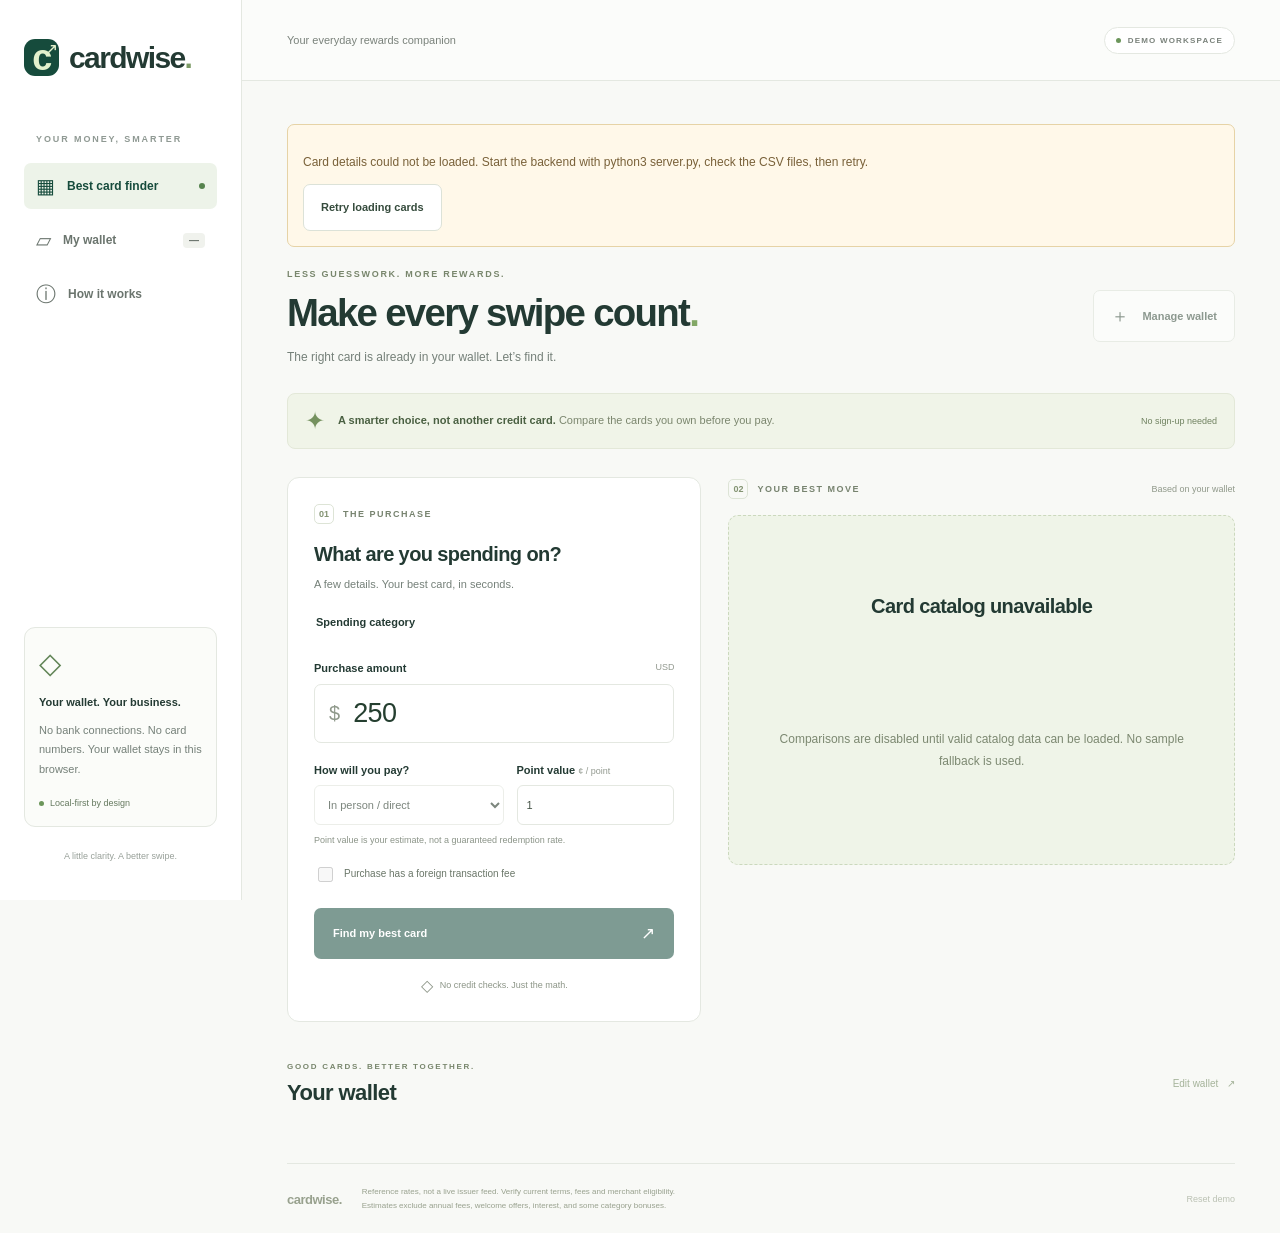
==== index.html @ 5c0ad4cc "Initial commit: CardWise app Co-Authored-By: Claude Opus 5.5 <noreply@anthropic.com>" ====
<!doctype html>
<html lang="en">
  <head>
    <meta charset="UTF-8">
    <meta name="viewport" content="width=device-width, initial-scale=1">
    <meta name="theme-color" content="#153f35">
    <meta name="description" content="Compare credit-card rewards with issuer-linked reference terms and a private local wallet.">
    <title>Cardwise — Make every swipe count</title>
    <link rel="icon" href="data:image/svg+xml,%3Csvg xmlns='http://www.w3.org/2000/svg' viewBox='0 0 64 64'%3E%3Crect width='64' height='64' rx='18' fill='%23153f35'/%3E%3Cpath d='M44 20a18 18 0 1 0 0 24M34 22l-9 10 9 10' fill='none' stroke='%23d4efad' stroke-width='6'/%3E%3C/svg%3E">
    <link rel="stylesheet" href="./styles.css">
    <script type="module" src="./app.js"></script>
  </head>
  <body>
    <aside class="sidebar">
      <a class="brand" href="./" aria-label="Cardwise home"><span class="brand-mark">c<span>↗</span></span>cardwise<span class="brand-dot">.</span></a>
      <div class="workspace-label">YOUR MONEY, SMARTER</div>
      <nav aria-label="Main navigation">
        <a class="nav-link active" href="#compare"><span aria-hidden="true">▦</span> Best card finder <span class="nav-dot"></span></a>
        <a class="nav-link" href="#wallet"><span aria-hidden="true">▱</span> My wallet <span id="wallet-count" class="count">—</span></a>
        <button class="nav-link" id="how-button"><span aria-hidden="true">ⓘ</span> How it works</button>
      </nav>
      <div class="sidebar-bottom">
        <div class="privacy-icon" aria-hidden="true">◇</div>
        <strong>Your wallet. Your business.</strong>
        <p>No bank connections. No card numbers. Your wallet stays in this browser.</p>
        <span class="local-status"><span></span> Local-first by design</span>
      </div>
      <div class="sidebar-footer">A little clarity. A better swipe.</div>
    </aside>
    <div class="main-shell">
      <header class="topbar"><span>Your everyday rewards companion</span><span class="demo-pill"><span></span> DEMO WORKSPACE</span></header>
      <main>
        <div id="storage-notice" class="notice" role="alert" hidden></div>
        <div id="catalog-notice" class="notice" role="alert" hidden><p id="catalog-error"></p><button id="retry-catalog" class="button secondary">Retry loading cards</button></div>
        <section class="page-heading">
          <div><p class="eyebrow">LESS GUESSWORK. MORE REWARDS.</p><h1>Make every swipe count<span>.</span></h1><p class="subtitle">The right card is already in your wallet. Let’s find it.</p></div>
          <button class="button secondary" id="manage-top" disabled><span aria-hidden="true">＋</span> Manage wallet</button>
        </section>
        <div class="intro-strip"><span class="spark" aria-hidden="true">✦</span><p><strong>A smarter choice, not another credit card.</strong> Compare the cards you own before you pay.</p><span class="strip-tag">No sign-up needed</span></div>
        <div class="dashboard">
          <section class="panel purchase-panel" id="compare" aria-labelledby="purchase-heading">
            <div class="section-label"><span class="step-number">01</span> THE PURCHASE</div>
            <h2 id="purchase-heading">What are you spending on?</h2>
            <p class="section-description">A few details. Your best card, in seconds.</p>
            <form id="purchase-form">
              <fieldset id="purchase-controls" disabled>
              <fieldset><legend>Spending category</legend><div class="category-grid" id="categories"></div></fieldset>
              <label for="amount">Purchase amount <span class="field-hint">USD</span></label>
              <div class="amount-input"><span aria-hidden="true">$</span><input id="amount" name="amount" type="number" value="250" min="0.01" max="1000000000" step="0.01" required inputmode="decimal" aria-describedby="input-error"></div>
              <div class="form-row"><div><label for="channel">How will you pay?</label><select id="channel"><option value="in-person">In person / direct</option><option value="online">Online / direct</option><option value="portal">Card travel portal</option></select></div><div><label for="point-value">Point value <span class="field-hint">¢ / point</span></label><input id="point-value" type="number" min="0.1" max="10" step="0.1" value="1" required aria-describedby="point-help input-error"></div></div>
              <p class="input-help" id="point-help">Point value is your estimate, not a guaranteed redemption rate.</p>
              <label class="checkbox-label"><input type="checkbox" id="foreign"> Purchase has a foreign transaction fee</label>
              <p id="input-error" class="error" role="alert" hidden></p>
              <button class="button primary compare-button" type="submit">Find my best card <span aria-hidden="true">↗</span></button>
              </fieldset>
            </form>
            <div class="purchase-footnote"><span aria-hidden="true">◇</span> No credit checks. Just the math.</div>
          </section>
          <section class="results-column" aria-labelledby="results-heading">
            <div class="results-heading"><div class="section-label"><span class="step-number">02</span> YOUR BEST MOVE</div><span class="live-pill">Based on your wallet</span></div>
            <div id="results" aria-live="polite" aria-atomic="true"><div class="empty-results"><h2 id="results-heading">Loading card catalog…</h2><p>Getting card details and reward rules from the backend.</p></div></div>
          </section>
        </div>
        <section class="wallet-section" id="wallet" aria-labelledby="wallet-heading">
          <div class="wallet-heading"><div><p class="eyebrow">GOOD CARDS. BETTER TOGETHER.</p><h2 id="wallet-heading">Your wallet <span id="wallet-total"></span></h2></div><button id="manage-wallet" class="text-button" disabled>Edit wallet <span aria-hidden="true">↗</span></button></div>
          <div id="wallet-cards" class="wallet-grid"></div>
        </section>
        <footer class="page-footer"><span class="footer-brand">cardwise.</span><p>Reference rates, not a live issuer feed. Verify current terms, fees and merchant eligibility.<br>Estimates exclude annual fees, welcome offers, interest, and some category bonuses.</p><button id="reset-button" class="text-button" disabled>Reset demo</button></footer>
      </main>
    </div>
    <dialog id="wallet-dialog" aria-labelledby="dialog-heading">
      <div class="dialog-heading"><div><p class="eyebrow">MAKE IT YOURS</p><h2 id="dialog-heading">Build your wallet</h2></div><button class="icon-button" id="close-wallet" aria-label="Close wallet editor">×</button></div>
      <p class="section-description">Issuer-linked reference cards. Rates may be incomplete or unverified; official terms control eligibility.</p>
      <div class="catalog-filters"><div><label for="catalog-search">Search cards</label><input id="catalog-search" type="search" placeholder="Card name, issuer or rewards"></div><div><label for="catalog-issuer">Issuer</label><select id="catalog-issuer"><option value="">All issuers</option></select></div></div>
      <p id="catalog-count" class="input-help" role="status"></p>
      <div id="catalog-list"></div>
      <button class="button primary full-width" id="done-wallet">Done editing</button>
    </dialog>
    <dialog id="how-dialog" aria-labelledby="how-heading">
      <div class="dialog-heading"><h2 id="how-heading">Good rewards start with clear rules.</h2><button class="icon-button" id="close-how" aria-label="Close explanation">×</button></div>
      <ol class="how-list"><li><strong>Choose your cards.</strong> Real-card entries link to issuer terms and disclose excluded rewards. Fictional examples are marked Demo. No account or sensitive information required.</li><li><strong>Describe the purchase.</strong> Select the merchant’s actual rewards category, amount, and payment channel. Merchant names alone do not guarantee eligibility.</li><li><strong>Compare net value.</strong> We apply modeled rates, remaining caps, activation, your point valuation, and foreign fees. Ties are shown as equal-value choices.</li></ol>
      <p class="notice">Cap spending is manually tracked, not synced, and does not auto-reset. These reference estimates are not financial advice or a complete issuer-benefit comparison. Unverified entries require checking current issuer terms. Housing rewards, relationship boosts and some portal bonuses are excluded.</p>
    </dialog>
  </body>
</html>
---- styles.css ----
:root {
  font-family:Inter,-apple-system,BlinkMacSystemFont,"Segoe UI",sans-serif;
  color:#233a33;
  background:#f8f9f6;
  font-synthesis:none;
  --green:#164b3c;
  --muted:#758079;
  --border:#e4e8e1
}
button:disabled {
  cursor: not-allowed;
  opacity: .55;
}
#purchase-controls {
  margin: 0;
}
* {
  box-sizing:border-box
}
body {
  margin:0
}
button,input,select {
  font:inherit
}
button,a,input,select,summary {
  -webkit-tap-highlight-color:transparent
}
button,a {
  touch-action:manipulation
}
button {
  cursor:pointer
}
a {
  color:inherit;
  text-decoration:none
}
button {
  border:0
}
button:focus-visible,a:focus-visible,input:focus-visible,select:focus-visible,summary:focus-visible {
  outline:3px solid #6b9477;
  outline-offset:4px
}
button:hover {
  filter:brightness(.96)
}
[hidden] {
  display:none!important
}
.sidebar {
  width:242px;
  position:fixed;
  inset:0 auto 0 0;
  background:#fff;
  border-right:1px solid var(--border);
  padding:39px 24px;
  display:flex;
  flex-direction:column
}
.brand {
  display:flex;
  align-items:center;
  font-size:30px;
  font-weight:750;
  letter-spacing:-1.6px
}
.brand-dot {
  color:#7b9a65
}
.brand-mark {
  position:relative;
  display:grid;
  place-items:center;
  background:var(--green);
  color:#e3f1cd;
  border-radius:11px;
  width:35px;
  height:37px;
  font-size:36px;
  margin-right:10px;
  line-height:1
}
.brand-mark span {
  position:absolute;
  font-size:17px;
  right:3px;
  top:2px
}
.workspace-label {
  font-size:9px;
  letter-spacing:1.9px;
  color:#8f9993;
  margin:58px 12px 19px;
  font-weight:700
}
nav {
  display:grid;
  gap:8px
}
.nav-link {
  display:flex;
  align-items:center;
  gap:12px;
  padding:13px 12px;
  border-radius:7px;
  font-size:12px;
  color:#6b756e;
  text-align:left;
  background:transparent;
  width:100%;
  font-weight:550
}
.nav-link>span:first-child {
  font-size:20px;
  line-height:1
}
.nav-link.active {
  color:var(--green);
  background:#edf3e9
}
.nav-dot {
  width:6px;
  height:6px;
  background:#56834e;
  border-radius:50%;
  margin-left:auto
}
.count {
  margin-left:auto;
  background:#f0f2ed;
  border-radius:4px;
  font-size:10px;
  padding:2px 6px
}
.sidebar-bottom {
  margin-top:auto;
  border:1px solid var(--border);
  border-radius:11px;
  padding:18px 14px;
  background:#fbfcf9
}
.privacy-icon {
  font-size:29px;
  color:#608456;
  margin-bottom:12px
}
.sidebar-bottom strong {
  font-size:11px
}
.sidebar-bottom p {
  font-size:11px;
  line-height:1.8;
  color:var(--muted)
}
.local-status {
  font-size:9px;
  display:flex;
  align-items:center;
  gap:6px;
  color:#65795f;
  margin-top:18px
}
.local-status span,.demo-pill span {
  width:5px;
  height:5px;
  background:#6c965b;
  display:inline-block;
  border-radius:50%
}
.sidebar-footer {
  font-size:9px;
  color:#98a099;
  text-align:center;
  padding-top:24px
}
.main-shell {
  margin-left:242px
}
.topbar {
  height:81px;
  border-bottom:1px solid var(--border);
  display:flex;
  align-items:center;
  justify-content:space-between;
  padding:0 45px;
  color:#7a827b;
  font-size:11px;
  background:#ffffff80
}
.demo-pill {
  border:1px solid var(--border);
  border-radius:20px;
  background:#fff;
  padding:8px 11px;
  font-size:8px;
  letter-spacing:1.2px;
  font-weight:600;
  display:flex;
  align-items:center;
  gap:7px
}
main {
  max-width:1390px;
  margin:auto;
  padding:43px 45px 20px
}
.page-heading {
  display:flex;
  justify-content:space-between;
  align-items:center;
  gap:20px
}
.eyebrow {
  font-size:9px;
  letter-spacing:1.7px;
  color:#78866c;
  font-weight:700;
  margin:0 0 12px
}
h1 {
  font-size:clamp(29px,3vw,43px);
  line-height:1.16;
  font-weight:550;
  letter-spacing:-1.7px;
  margin:0
}
h1>span {
  color:#83a866
}
.subtitle {
  font-size:12px;
  color:var(--muted);
  margin:14px 0 0
}
.button {
  display:inline-flex;
  align-items:center;
  justify-content:center;
  gap:13px;
  border-radius:7px;
  padding:13px 17px;
  font-size:11px;
  font-weight:600;
  white-space:nowrap;
  min-height:44px
}
.secondary {
  background:#fff;
  border:1px solid #dce2d8;
  color:#354b3c
}
.secondary>span {
  font-size:18px;
  font-weight:400
}
.primary {
  background:var(--green);
  color:white
}
.intro-strip {
  display:flex;
  align-items:center;
  gap:13px;
  border:1px solid #e3e8d8;
  background:#f0f4e8;
  border-radius:8px;
  padding:13px 17px;
  margin:29px 0 28px
}
.spark {
  font-size:24px;
  color:#75915f
}
.intro-strip p {
  font-size:11px;
  line-height:1.7;
  margin:0;
  color:#7b866e
}
.intro-strip strong {
  font-weight:550;
  color:#4a6042
}
.strip-tag {
  font-size:9px;
  margin-left:auto;
  white-space:nowrap;
  color:#708260
}
.dashboard {
  display:grid;
  grid-template-columns:minmax(320px,.9fr) minmax(340px,1.1fr);
  gap:27px;
  align-items:start
}
.panel {
  background:white;
  border:1px solid var(--border);
  border-radius:12px;
  padding:26px
}
.section-label {
  font-size:9px;
  letter-spacing:1.5px;
  font-weight:650;
  color:#77836f;
  display:flex;
  align-items:center;
  gap:9px
}
.step-number {
  font-size:9px;
  letter-spacing:0;
  border:1px solid #dde4d6;
  border-radius:5px;
  padding:4px;
  color:#839372
}
h2 {
  font-size:20px;
  letter-spacing:-.6px;
  font-weight:550;
  margin:19px 0 9px
}
.section-description {
  font-size:11px;
  color:var(--muted);
  line-height:1.7;
  margin:0 0 23px
}
fieldset {
  border:0;
  padding:0;
  margin:0 0 23px;
  min-width:0
}
legend,label:not(.category-option,.checkbox-label,.catalog-card) {
  font-size:11px;
  font-weight:550
}
legend {
  margin-bottom:11px
}
.category-grid {
  display:grid;
  grid-template-columns:repeat(3,1fr);
  gap:8px
}
.category-option {
  position:relative
}
.category-option input {
  position:absolute;
  opacity:0;
  width:100%;
  height:100%;
  margin:0;
  cursor:pointer
}
.category-option>span {
  display:flex;
  flex-direction:column;
  align-items:center;
  justify-content:center;
  gap:8px;
  border:1px solid #e5e9e1;
  border-radius:7px;
  padding:13px 4px;
  font-size:10px;
  min-height:75px;
  color:#758078;
  transition:.15s
}
.category-icon {
  font-size:21px;
  color:#849080;
  height:25px
}
.category-option input:checked+span {
  background:#eef4e9;
  border-color:#78996b;
  color:#355338;
  box-shadow:0 0 0 1px #78996b25
}
.category-option input:checked+span .category-icon {
  color:#4a7248
}
.category-option input:focus-visible+span {
  outline:3px solid #6b9477;
  outline-offset:3px
}
label[for="amount"] {
  display:flex;
  justify-content:space-between
}
.field-hint {
  font-size:9px;
  color:#92998f;
  font-weight:400
}
.amount-input {
  display:flex;
  align-items:center;
  border:1px solid var(--border);
  border-radius:7px;
  margin:10px 0 21px;
  padding-left:14px
}
.amount-input>span {
  color:#8f998b;
  font-size:20px
}
.amount-input input {
  border:0;
  min-width:0;
  font-size:27px;
  font-weight:500;
  letter-spacing:-.6px;
  width:100%;
  padding:13px;
  background:transparent;
  color:#253f30
}
.amount-input:focus-within {
  outline:2px solid #78996b
}
.amount-input input:focus {
  outline:none
}
.form-row {
  display:grid;
  grid-template-columns:1.2fr 1fr;
  gap:13px
}
.form-row label {
  display:block;
  margin-bottom:9px
}
.form-row input,.form-row select,.spend-input {
  width:100%;
  background:#fff;
  color:#455347;
  border:1px solid var(--border);
  border-radius:6px;
  padding:11px 9px;
  font-size:11px;
  min-height:40px
}
.input-help {
  font-size:9px;
  color:#8b9488;
  line-height:1.7;
  margin:8px 0 15px
}
.checkbox-label {
  display:flex;
  align-items:center;
  gap:8px;
  font-size:10px;
  color:#6a7668;
  line-height:1.6
}
.checkbox-label input,.catalog-card input {
  accent-color:var(--green);
  width:15px;
  height:15px;
  flex-shrink:0
}
.compare-button {
  width:100%;
  margin-top:23px;
  justify-content:space-between;
  padding:15px 19px
}
.compare-button>span {
  font-size:17px
}
.purchase-footnote {
  display:flex;
  justify-content:center;
  align-items:center;
  gap:7px;
  font-size:9px;
  color:#8c9587;
  margin-top:17px
}
.purchase-footnote>span {
  font-size:16px
}
.results-heading {
  display:flex;
  align-items:center;
  justify-content:space-between;
  gap:8px;
  padding:2px 0 16px
}
.live-pill {
  font-size:9px;
  color:#90998a
}
.winner {
  border:1px solid #d0ddc4;
  border-radius:11px;
  background:linear-gradient(115deg,#eef5e5,#f4f7ed);
  padding:24px
}
.winner-top {
  display:flex;
  align-items:center;
  justify-content:space-between;
  gap:10px
}
.winner-tag {
  font-size:8px;
  letter-spacing:1.1px;
  display:flex;
  gap:6px;
  align-items:center;
  color:#54763f;
  font-weight:700
}
.winner-tag>span {
  font-size:17px
}
.winner-top>span:last-child {
  font-size:9px;
  color:#7c8e6e
}
.winner h2 {
  font-size:27px;
  margin:20px 0 24px
}
.winner-body {
  display:flex;
  justify-content:space-between;
  gap:15px;
  align-items:center
}
.winner-card-name p {
  font-size:8px;
  color:#788b69;
  letter-spacing:1.6px;
  margin:0 0 9px
}
.winner-card-name h3 {
  font-size:17px;
  letter-spacing:-.5px;
  font-weight:600;
  margin:0 0 8px
}
.winner-card-name>span {
  font-size:10px;
  color:#708260;
  display:block;
  max-width:230px;
  line-height:1.6
}
.reward-total {
  text-align:right;
  flex-shrink:0
}
.reward-total>span {
  font-size:36px;
  letter-spacing:-1.7px;
  font-weight:550;
  color:#284f2e
}
.reward-total p {
  font-size:8px;
  color:#7e8d73;
  margin:5px 0
}
.winner-stats {
  display:flex;
  gap:28px;
  border-top:1px solid #dbe5d2;
  margin-top:24px;
  padding-top:17px
}
.winner-stats>div {
  display:flex;
  flex-direction:column;
  gap:5px
}
.winner-stats strong {
  font-size:15px;
  font-weight:550
}
.winner-stats span {
  font-size:9px;
  color:#829376
}
.winner-insight {
  display:flex;
  gap:9px;
  align-items:center;
  background:#e4edd8;
  border-radius:6px;
  padding:10px 12px;
  margin-top:19px
}
.winner-insight>span {
  font-size:18px;
  color:#64834d
}
.winner-insight p {
  font-size:10px;
  line-height:1.6;
  color:#648051;
  margin:0
}
.winner-insight strong {
  font-weight:600;
  color:#3e6536
}
.comparison-header {
  display:flex;
  align-items:center;
  justify-content:space-between;
  margin:23px 0 13px
}
.comparison-header h3 {
  font-size:12px;
  font-weight:600;
  margin:0
}
.comparison-header>span {
  font-size:9px;
  color:#8e9789
}
.comparison-list {
  border:1px solid var(--border);
  border-radius:9px;
  overflow:hidden;
  background:white
}
.comparison-row {
  display:flex;
  align-items:center;
  gap:12px;
  padding:14px 15px
}
.comparison-row+.comparison-row {
  border-top:1px solid #eef0ea
}
.rank {
  font-size:9px;
  color:#a0a897
}
.tiny-card {
  width:32px;
  height:22px;
  border-radius:3px;
  flex-shrink:0
}
.comparison-name {
  display:flex;
  flex-direction:column;
  gap:5px;
  min-width:0
}
.comparison-name strong {
  font-size:11px;
  font-weight:550
}
.comparison-name>span {
  font-size:9px;
  color:#939c8a
}
.comparison-value {
  margin-left:auto;
  font-size:12px;
  font-weight:600;
  text-align:right;
  white-space:nowrap
}
.best-label {
  display:block;
  font-size:7px;
  letter-spacing:.5px;
  color:#779459;
  margin-top:4px
}
.assumptions {
  margin-top:16px;
  color:#88917f;
  font-size:10px;
  line-height:1.8
}
.assumptions summary {
  cursor:pointer;
  display:flex;
  justify-content:space-between;
  list-style:none;
  padding:4px 0
}
.assumptions[open] {
  background:#fff;
  padding:12px;
  border:1px solid var(--border);
  border-radius:7px
}
.assumptions p {
  margin:8px 0
}
.assumptions ul {
  padding-left:17px
}
.assumptions strong {
  color:#53664d
}
.wallet-section {
  margin-top:40px;
  scroll-margin-top:24px
}
.wallet-heading {
  display:flex;
  justify-content:space-between;
  align-items:center;
  margin-bottom:21px
}
.wallet-heading .eyebrow {
  font-size:8px;
  margin-bottom:9px
}
.wallet-heading h2 {
  font-size:22px;
  margin:0
}
.wallet-heading h2 span {
  font-size:13px;
  color:#9aa28f;
  font-weight:400;
  margin-left:5px
}
.text-button {
  background:transparent;
  color:#637c51;
  font-size:10px;
  padding:9px 0
}
.text-button span {
  margin-left:6px
}
.wallet-grid {
  display:grid;
  grid-template-columns:repeat(3,minmax(0,1fr));
  gap:18px
}
.wallet-card {
  background:white;
  border:1px solid var(--border);
  border-radius:10px;
  padding:13px;
  overflow:hidden
}
.credit-card {
  height:145px;
  border-radius:8px;
  padding:16px 18px;
  position:relative;
  overflow:hidden;
  isolation:isolate;
  color:white;
  display:flex;
  flex-direction:column;
  justify-content:space-between
}
.credit-card::after {
  content:"";
  position:absolute;
  z-index:-1;
  width:220px;
  height:220px;
  border:1px solid #ffffff18;
  border-radius:50%;
  right:-65px;
  top:-105px;
  box-shadow:0 0 0 25px #ffffff06,0 0 0 50px #ffffff05,0 0 0 75px #ffffff04
}
.jade {
  background:linear-gradient(120deg,#205b4f,#417c66)
}
.midnight {
  background:linear-gradient(120deg,#1d3043,#3a526a)
}
.sand {
  background:linear-gradient(120deg,#b3a17b,#d1bd95)
}
.plum {
  background:linear-gradient(120deg,#563750,#8d6787)
}
.blue {
  background:linear-gradient(120deg,#325c86,#6699b5)
}
.copper {
  background:linear-gradient(120deg,#805244,#b98e66)
}
.card-top,.card-bottom {
  display:flex;
  align-items:center;
  justify-content:space-between;
  gap:8px
}
.card-top>span:first-child {
  font-size:8px;
  letter-spacing:1.8px;
  font-weight:600
}
.contactless {
  font-size:13px;
  letter-spacing:-2px;
  transform:rotate(-15deg);
  opacity:.7
}
.chip {
  width:25px;
  height:19px;
  border-radius:4px;
  background:linear-gradient(135deg,#d9d3ac,#bdb78f);
  border:1px solid #bcb796;
  position:relative
}
.chip::after {
  content:"";
  position:absolute;
  inset:5px 0;
  border-block:1px solid #a6a17f
}
.card-bottom>span:first-child {
  font-size:11px;
  font-weight:500
}
.card-symbol {
  font-size:19px;
  letter-spacing:-8px;
  margin-right:7px;
  opacity:.8
}
.wallet-card-info {
  padding:14px 3px 4px
}
.wallet-card-info h3 {
  font-size:11px;
  font-weight:550;
  margin:0 0 7px
}
.wallet-card-info>p:not(.input-help) {
  font-size:9px;
  color:#8c9682;
  line-height:1.6;
  margin:0
}
.cap-label {
  display:block;
  font-size:9px!important;
  line-height:1.5;
  margin:15px 0 7px;
  color:#6d7f63
}
.activation {
  margin-top:12px
}
.spend-input {
  max-width:170px
}
.page-footer {
  display:flex;
  align-items:center;
  gap:20px;
  border-top:1px solid var(--border);
  margin-top:36px;
  padding:21px 0 0;
  color:#98a18e
}
.footer-brand {
  font-size:13px;
  font-weight:650;
  letter-spacing:-.5px
}
.page-footer p {
  font-size:8px;
  line-height:1.8;
  flex:1;
  margin:0
}
.page-footer button {
  font-size:9px;
  color:#8b967f
}
.notice {
  font-size:12px;
  line-height:1.7;
  padding:15px;
  border:1px solid #e6d3a6;
  background:#fff8e9;
  border-radius:7px;
  margin-bottom:22px;
  color:#796139
}
.error {
  font-size:11px;
  line-height:1.6;
  color:#a13d32;
  background:#fff2ef;
  border-radius:5px;
  padding:10px
}
.empty-results {
  display:grid;
  place-items:center;
  min-height:350px;
  text-align:center;
  background:#eff4e8;
  border:1px dashed #cbd8bd;
  border-radius:10px;
  padding:30px
}
.empty-results h2 {
  margin:0
}
.empty-results p,.empty-wallet p {
  font-size:12px;
  color:#7c8871;
  line-height:1.8
}
.empty-symbol {
  font-size:45px;
  color:#789367
}
.empty-wallet {
  grid-column:1/-1;
  border:1px dashed #cbd8bd;
  padding:30px;
  border-radius:9px;
  text-align:center
}
.empty-wallet h3 {
  font-weight:500
}
dialog {
  border:1px solid var(--border);
  border-radius:16px;
  padding:29px;
  width:min(540px,calc(100% - 32px));
  max-height:85dvh;
  color:#233a33;
  box-shadow:0 25px 100px #122e2b30
}
dialog::backdrop {
  background:#142c2580;
  backdrop-filter:blur(4px)
}
.dialog-heading {
  display:flex;
  align-items:center;
  justify-content:space-between;
  gap:15px;
  margin-bottom:18px
}
.dialog-heading h2 {
  margin:0
}
.dialog-heading .eyebrow {
  margin-bottom:8px
}
.icon-button {
  width:35px;
  height:35px;
  border-radius:50%;
  background:#f1f4ec;
  font-size:24px;
  color:#66795b;
  flex-shrink:0
}
.catalog-card {
  display:flex;
  gap:12px;
  align-items:center;
  padding:17px 0;
  border-bottom:1px solid var(--border);
  cursor:pointer
}
.catalog-swatch {
  width:43px;
  height:29px;
  border-radius:4px;
  flex-shrink:0
}
.catalog-card>span:last-child {
  display:flex;
  flex-direction:column;
  gap:6px
}
.catalog-card strong {
  font-size:12px;
  font-weight:550
}
.catalog-card>span>span {
  font-size:10px;
  line-height:1.6;
  color:#839176
}
.catalog-filters {
  display:grid;
  grid-template-columns:repeat(2,minmax(0,1fr));
  gap:12px
}
.catalog-filters input,.catalog-filters select {
  width:100%;
  min-width:0;
  margin-top:7px;
  padding:10px;
  border:1px solid var(--border);
  border-radius:5px;
  background:#fff;
  color:inherit;
  font-size:12px
}
.catalog-entry {
  padding-bottom:16px;
  border-bottom:1px solid var(--border)
}
.catalog-entry .catalog-card {
  border-bottom:0;
  padding-bottom:10px
}
.catalog-card>span:last-child {
  min-width:0;
  overflow-wrap:anywhere
}
.catalog-source,.card-terms,.reference-note {
  font-size:11px;
  line-height:1.6;
  overflow-wrap:anywhere
}
.catalog-source {
  display:grid;
  gap:3px;
  margin:8px 0;
  color:#65756b
}
.catalog-source a {
  text-decoration:underline;
  text-underline-offset:3px
}
.card-terms {
  margin:8px 0 14px;
  color:#65756b
}
.card-terms summary {
  cursor:pointer
}
.reference-note {
  color:#536b59;
  margin:10px 0 16px
}
@media(max-width:480px) {
  .catalog-filters {
    grid-template-columns:minmax(0,1fr)
  }
}
.full-width {
  width:100%;
  margin-top:22px
}
.how-list {
  padding-left:20px;
  font-size:13px;
  line-height:1.9;
  color:#74836a
}
.how-list li {
  padding-left:6px;
  margin:20px 0
}
.how-list strong {
  color:#3f5737
}
@media(min-width:1500px) {
  main {
    padding-top:55px
  }
  .credit-card {
    height:165px
  }
  .panel {
    padding:30px
  }
  .category-option>span {
    padding:17px 4px
  }
  .winner {
    padding:29px
  }
}
@media(max-width:1150px) {
  .sidebar {
    width:200px;
    padding-inline:17px
  }
  .main-shell {
    margin-left:200px
  }
  .topbar {
    padding-inline:26px
  }
  main {
    padding:32px 26px
  }
  .dashboard {
    gap:18px;
    grid-template-columns:minmax(280px,.95fr) minmax(300px,1.05fr)
  }
  .panel,.winner {
    padding:20px
  }
  .strip-tag {
    display:none
  }
  .winner-body {
    align-items:flex-start;
    flex-direction:column
  }
  .reward-total {
    text-align:left
  }
  .reward-total>span {
    font-size:32px
  }
  .winner h2 {
    font-size:24px
  }
  .wallet-grid {
    gap:12px
  }
  .credit-card {
    padding:13px;
    height:130px
  }
  .page-heading>.button {
    padding:11px
  }
  .comparison-row {
    gap:9px;
    padding:13px 10px
  }
}
@media(max-width:900px) {
  .sidebar {
    width:76px;
    padding:25px 12px
  }
  .brand {
    font-size:0;
    justify-content:center
  }
  .brand-mark {
    margin:0
  }
  .brand-dot,.workspace-label,.sidebar-bottom,.sidebar-footer {
    display:none
  }
  nav {
    margin-top:35px;
    gap:15px
  }
  .nav-link {
    font-size:0;
    justify-content:center;
    padding:14px 8px
  }
  .nav-link>span:first-child {
    font-size:23px
  }
  .nav-dot,.count {
    display:none
  }
  .main-shell {
    margin-left:76px
  }
  .topbar {
    height:65px
  }
  .page-heading {
    align-items:flex-start
  }
  .page-heading>.button {
    font-size:10px
  }
  h1 {
    font-size:32px
  }
  .dashboard {
    grid-template-columns:minmax(270px,.95fr) minmax(275px,1.05fr)
  }
  .live-pill {
    display:none
  }
  .wallet-grid {
    grid-template-columns:repeat(2,minmax(0,1fr))
  }
}
@media(max-width:720px) {
  .sidebar {
    position:static;
    width:auto;
    height:68px;
    flex-direction:row;
    padding:14px 20px;
    align-items:center;
    border-right:0;
    border-bottom:1px solid var(--border);
    justify-content:space-between
  }
  .brand {
    font-size:24px
  }
  .brand-mark {
    margin-right:8px;
    width:30px;
    height:33px;
    font-size:31px
  }
  .brand-dot {
    display:inline
  }
  .brand-mark span {
    font-size:15px
  }
  nav {
    margin:0;
    display:flex;
    gap:4px
  }
  .nav-link {
    padding:8px;
    width:36px;
    min-height:36px
  }
  .main-shell {
    margin:0
  }
  .topbar {
    padding:0 20px;
    height:46px;
    font-size:9px
  }
  .demo-pill {
    font-size:7px;
    padding:6px 8px
  }
  main {
    padding:28px 20px 16px
  }
  .page-heading {
    display:block
  }
  h1 {
    font-size:35px;
    max-width:350px
  }
  .page-heading>.button {
    margin-top:20px
  }
  .subtitle {
    line-height:1.7;
    font-size:12px
  }
  .eyebrow {
    font-size:8px
  }
  .intro-strip {
    margin:22px 0;
    padding:12px;
    align-items:flex-start
  }
  .intro-strip p {
    font-size:10px
  }
  .spark {
    font-size:20px
  }
  .dashboard {
    grid-template-columns:1fr;
    gap:27px
  }
  .panel {
    padding:23px
  }
  .category-option>span {
    min-height:81px;
    font-size:11px
  }
  .winner {
    padding:23px
  }
  .winner-body {
    flex-direction:row;
    align-items:center
  }
  .winner h2 {
    font-size:27px
  }
  .winner-card-name h3 {
    font-size:16px
  }
  .winner-card-name>span {
    font-size:9px;
    max-width:175px
  }
  .reward-total {
    text-align:right
  }
  .reward-total>span {
    font-size:34px
  }
  .reward-total p {
    font-size:7px
  }
  .live-pill {
    display:block;
    font-size:8px
  }
  .wallet-section {
    margin-top:32px
  }
  .wallet-heading .eyebrow {
    font-size:7px
  }
  .wallet-grid {
    gap:12px
  }
  .wallet-card {
    padding:9px
  }
  .credit-card {
    height:123px;
    padding:12px
  }
  .card-top>span:first-child {
    font-size:6px
  }
  .card-bottom>span:first-child {
    font-size:9px
  }
  .wallet-card-info>p:not(.input-help) {
    font-size:8px
  }
  .page-footer {
    align-items:flex-start;
    gap:12px;
    flex-wrap:wrap
  }
  .page-footer p {
    min-width:180px
  }
  .page-footer button {
    margin-left:auto
  }
  .comparison-row {
    padding:15px
  }
  .comparison-name strong {
    font-size:12px
  }
}
@media(max-width:380px) {
  main {
    padding-inline:14px
  }
  h1 {
    font-size:31px
  }
  .wallet-grid {
    grid-template-columns:1fr
  }
  .credit-card {
    height:155px
  }
  .winner-body {
    flex-direction:column;
    align-items:flex-start
  }
  .reward-total {
    text-align:left
  }
  .topbar {
    padding-inline:14px
  }
  .winner-top {
    align-items:flex-start;
    flex-direction:column
  }
  .form-row {
    grid-template-columns:1fr
  }
  .panel {
    padding:18px
  }
}
@media(prefers-reduced-motion:reduce) {
  * {
    scroll-behavior:auto!important;
    transition:none!important
  }
}
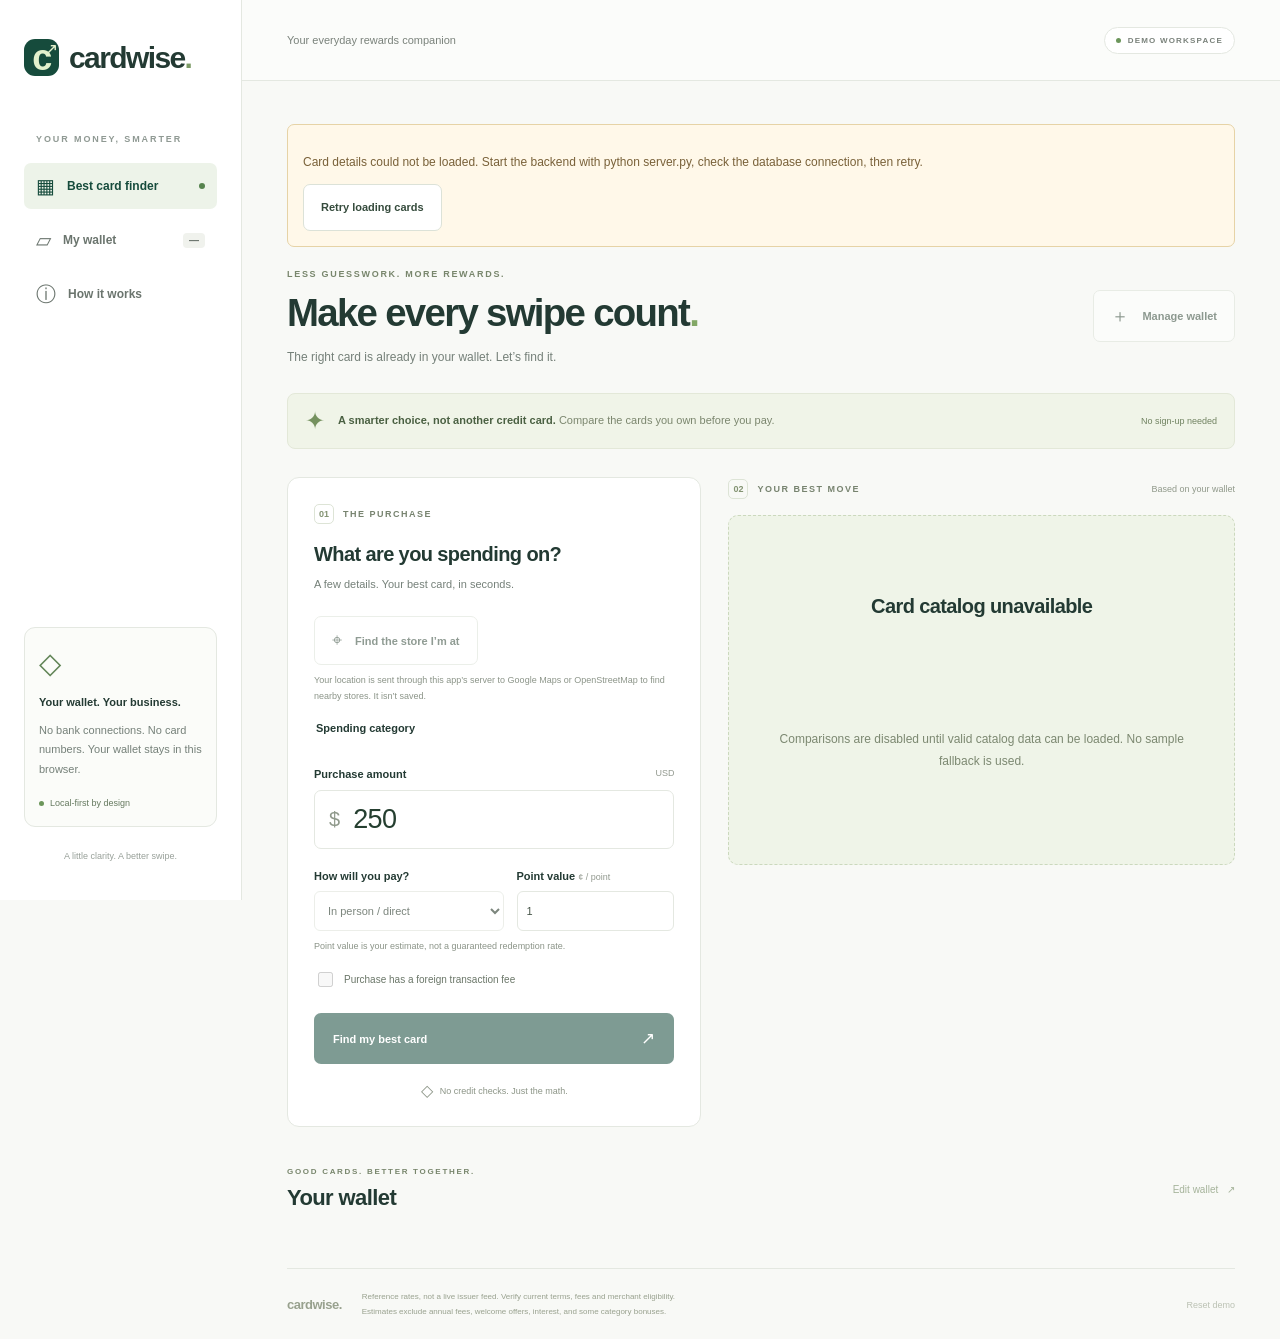
==== commit e6e06f5a: "Find the nearby store and recommend a card for it "Find the store I'm at" sends the browser's locati" ====
--- a/index.html
+++ b/index.html
@@ -44,6 +44,7 @@
             <p class="section-description">A few details. Your best card, in seconds.</p>
             <form id="purchase-form">
               <fieldset id="purchase-controls" disabled>
+              <div class="store-finder"><div class="store-finder-actions"><button type="button" class="button secondary" id="locate-button"><span aria-hidden="true">⌖</span> Find the store I’m at</button><button type="button" class="text-button" id="location-off" hidden>Stop using my location</button></div><p class="input-help" id="store-status" role="status">Your location is sent through this app’s server to Google Maps or OpenStreetMap to find nearby stores. It isn’t saved.</p><div class="store-list" id="store-list" role="radiogroup" aria-label="Nearby stores" hidden></div><p class="input-help" id="store-source" hidden></p></div>
               <fieldset><legend>Spending category</legend><div class="category-grid" id="categories"></div></fieldset>
               <label for="amount">Purchase amount <span class="field-hint">USD</span></label>
               <div class="amount-input"><span aria-hidden="true">$</span><input id="amount" name="amount" type="number" value="250" min="0.01" max="1000000000" step="0.01" required inputmode="decimal" aria-describedby="input-error"></div>
@@ -78,7 +79,7 @@
     </dialog>
     <dialog id="how-dialog" aria-labelledby="how-heading">
       <div class="dialog-heading"><h2 id="how-heading">Good rewards start with clear rules.</h2><button class="icon-button" id="close-how" aria-label="Close explanation">×</button></div>
-      <ol class="how-list"><li><strong>Choose your cards.</strong> Real-card entries link to issuer terms and disclose excluded rewards. Fictional examples are marked Demo. No account or sensitive information required.</li><li><strong>Describe the purchase.</strong> Select the merchant’s actual rewards category, amount, and payment channel. Merchant names alone do not guarantee eligibility.</li><li><strong>Compare net value.</strong> We apply modeled rates, remaining caps, activation, your point valuation, and foreign fees. Ties are shown as equal-value choices.</li></ol>
+      <ol class="how-list"><li><strong>Choose your cards.</strong> Real-card entries link to issuer terms and disclose excluded rewards. Fictional examples are marked Demo. No account or sensitive information required.</li><li><strong>Describe the purchase.</strong> Find the store you’re at, or select the merchant’s actual rewards category, then set the amount and payment channel. Store types are a best guess: issuers decide the category from how the merchant is coded, so merchant names alone do not guarantee eligibility.</li><li><strong>Compare net value.</strong> We apply modeled rates, remaining caps, activation, your point valuation, and foreign fees. Ties are shown as equal-value choices.</li></ol>
       <p class="notice">Cap spending is manually tracked, not synced, and does not auto-reset. These reference estimates are not financial advice or a complete issuer-benefit comparison. Unverified entries require checking current issuer terms. Housing rewards, relationship boosts and some portal bonuses are excluded.</p>
     </dialog>
   </body>
--- a/styles.css
+++ b/styles.css
@@ -348,6 +348,62 @@
   grid-template-columns:repeat(3,1fr);
   gap:8px
 }
+.store-finder {
+  margin-bottom:18px
+}
+.store-finder-actions {
+  display:flex;
+  flex-wrap:wrap;
+  align-items:center;
+  gap:6px 14px
+}
+.store-list {
+  display:grid;
+  gap:6px;
+  margin-top:10px;
+  max-height:228px;
+  overflow-y:auto
+}
+.store-option {
+  position:relative;
+  display:block
+}
+.store-option input {
+  position:absolute;
+  opacity:0;
+  width:100%;
+  height:100%;
+  margin:0;
+  cursor:pointer
+}
+.store-option>span {
+  display:flex;
+  justify-content:space-between;
+  gap:12px;
+  border:1px solid #e5e9e1;
+  border-radius:7px;
+  padding:9px 12px;
+  font-size:12px;
+  color:#758078
+}
+.store-option strong {
+  color:#233a33;
+  font-weight:600;
+  overflow-wrap:anywhere
+}
+.store-option small {
+  flex:none;
+  font-size:11px
+}
+.store-option input:checked+span {
+  background:#eef4e9;
+  border-color:#78996b;
+  box-shadow:0 0 0 1px #78996b25
+}
+.store-option input:focus-visible+span {
+  outline:3px solid #6b9477;
+  outline-offset:3px
+}
 .category-option {
   position:relative
 }
